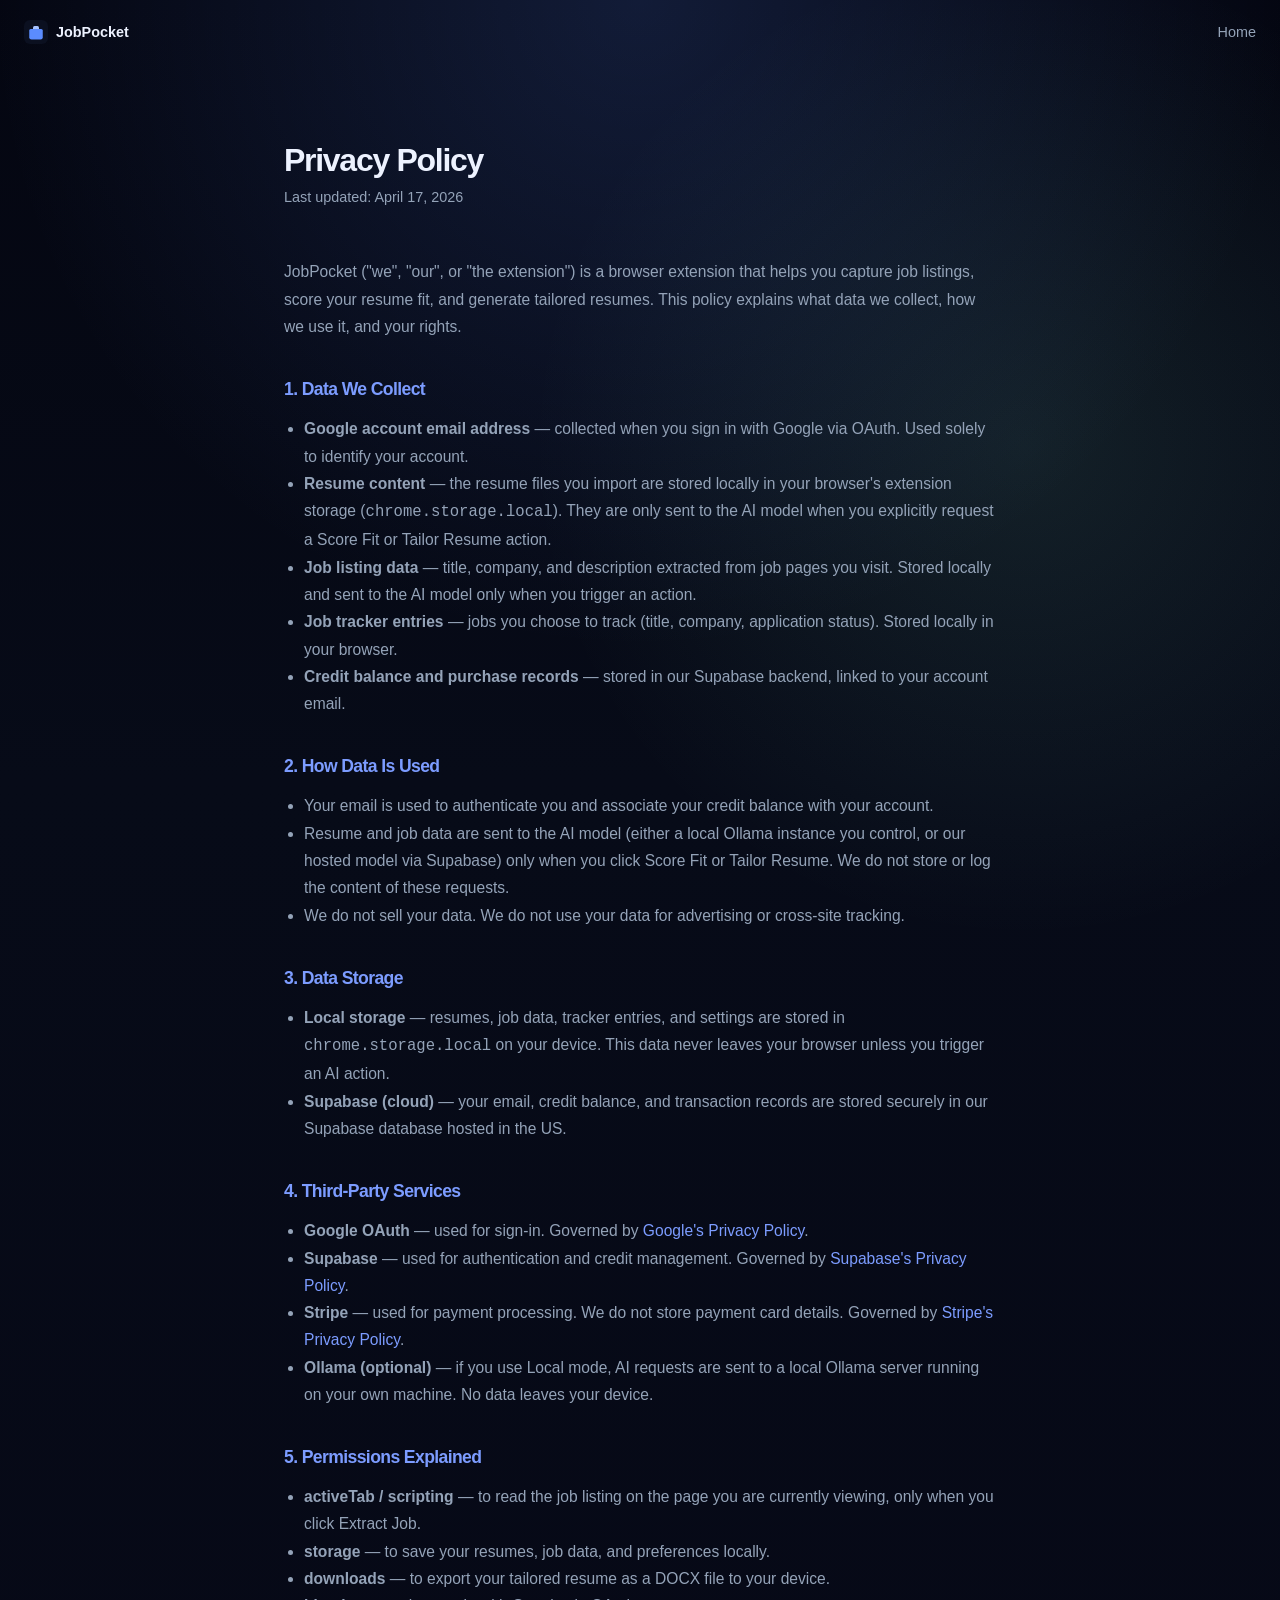
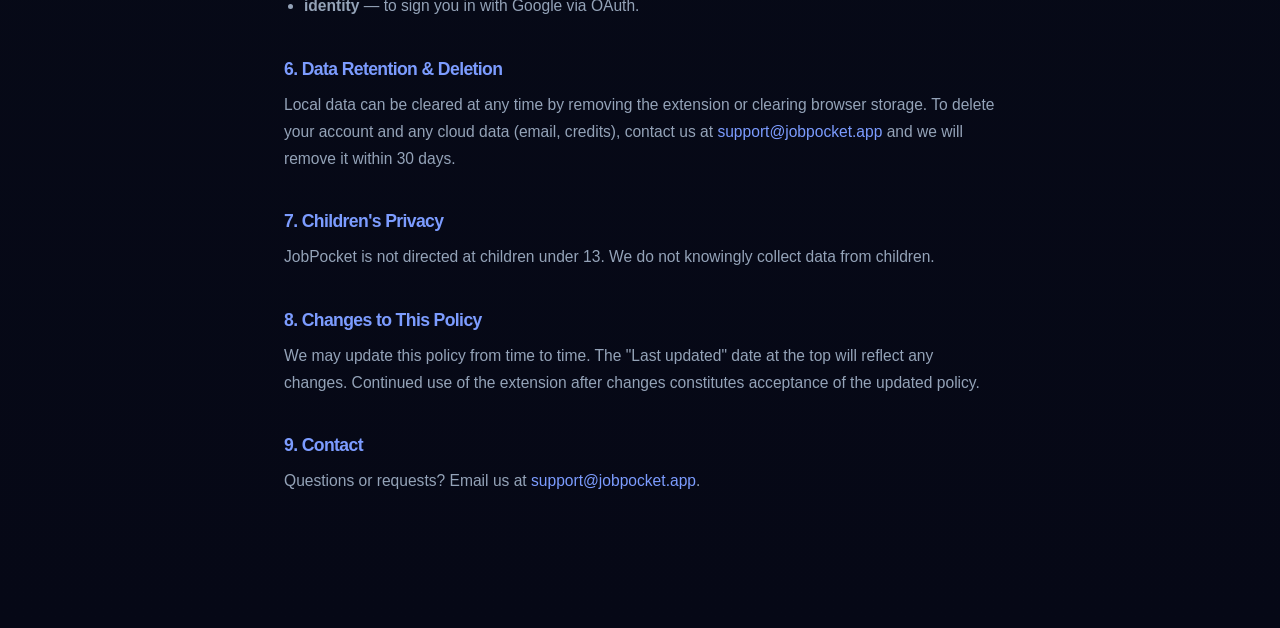
==== privacy.html @ 40408cb1 "Add privacy policy page" ====
<!doctype html>
<html lang="en">
<head>
  <meta charset="UTF-8">
  <meta name="viewport" content="width=device-width, initial-scale=1.0">
  <title>Privacy Policy — JobPocket</title>
  <meta name="description" content="Privacy Policy for the JobPocket browser extension.">
  <meta name="robots" content="index,follow">
  <meta name="theme-color" content="#060816">
  <link rel="canonical" href="https://moooosik.github.io/jobpocket-pages/privacy.html">
  <link rel="icon" href="logo.svg" type="image/svg+xml">
  <link rel="stylesheet" href="style.css">
  <style>
    .privacy-wrap {
      max-width: 760px;
      margin: 0 auto;
      padding: 80px 24px 120px;
    }
    .privacy-wrap h1 {
      font-size: 2rem;
      font-weight: 700;
      margin-bottom: 8px;
      color: var(--text);
    }
    .privacy-wrap .updated {
      color: var(--muted);
      font-size: 0.9rem;
      margin-bottom: 48px;
    }
    .privacy-wrap h2 {
      font-size: 1.1rem;
      font-weight: 600;
      color: var(--primary);
      margin: 40px 0 12px;
    }
    .privacy-wrap p, .privacy-wrap li {
      color: var(--muted);
      line-height: 1.75;
      font-size: 0.975rem;
    }
    .privacy-wrap ul {
      padding-left: 20px;
    }
    .privacy-wrap a {
      color: var(--primary);
      text-decoration: none;
    }
    .privacy-wrap a:hover {
      text-decoration: underline;
    }
    nav {
      padding: 20px 24px;
      display: flex;
      align-items: center;
      gap: 10px;
    }
    nav a {
      color: var(--muted);
      text-decoration: none;
      font-size: 0.9rem;
    }
    nav a:hover { color: var(--text); }
    nav .logo {
      display: flex;
      align-items: center;
      gap: 8px;
      font-weight: 600;
      color: var(--text);
      text-decoration: none;
      margin-right: auto;
    }
    nav .logo img { width: 24px; height: 24px; }
  </style>
</head>
<body>

<nav>
  <a class="logo" href="index.html">
    <img src="logo.svg" alt="JobPocket">
    JobPocket
  </a>
  <a href="index.html">Home</a>
</nav>

<div class="privacy-wrap">
  <h1>Privacy Policy</h1>
  <p class="updated">Last updated: April 17, 2026</p>

  <p>JobPocket ("we", "our", or "the extension") is a browser extension that helps you capture job listings, score your resume fit, and generate tailored resumes. This policy explains what data we collect, how we use it, and your rights.</p>

  <h2>1. Data We Collect</h2>
  <ul>
    <li><strong>Google account email address</strong> — collected when you sign in with Google via OAuth. Used solely to identify your account.</li>
    <li><strong>Resume content</strong> — the resume files you import are stored locally in your browser's extension storage (<code>chrome.storage.local</code>). They are only sent to the AI model when you explicitly request a Score Fit or Tailor Resume action.</li>
    <li><strong>Job listing data</strong> — title, company, and description extracted from job pages you visit. Stored locally and sent to the AI model only when you trigger an action.</li>
    <li><strong>Job tracker entries</strong> — jobs you choose to track (title, company, application status). Stored locally in your browser.</li>
    <li><strong>Credit balance and purchase records</strong> — stored in our Supabase backend, linked to your account email.</li>
  </ul>

  <h2>2. How Data Is Used</h2>
  <ul>
    <li>Your email is used to authenticate you and associate your credit balance with your account.</li>
    <li>Resume and job data are sent to the AI model (either a local Ollama instance you control, or our hosted model via Supabase) only when you click Score Fit or Tailor Resume. We do not store or log the content of these requests.</li>
    <li>We do not sell your data. We do not use your data for advertising or cross-site tracking.</li>
  </ul>

  <h2>3. Data Storage</h2>
  <ul>
    <li><strong>Local storage</strong> — resumes, job data, tracker entries, and settings are stored in <code>chrome.storage.local</code> on your device. This data never leaves your browser unless you trigger an AI action.</li>
    <li><strong>Supabase (cloud)</strong> — your email, credit balance, and transaction records are stored securely in our Supabase database hosted in the US.</li>
  </ul>

  <h2>4. Third-Party Services</h2>
  <ul>
    <li><strong>Google OAuth</strong> — used for sign-in. Governed by <a href="https://policies.google.com/privacy" target="_blank" rel="noopener">Google's Privacy Policy</a>.</li>
    <li><strong>Supabase</strong> — used for authentication and credit management. Governed by <a href="https://supabase.com/privacy" target="_blank" rel="noopener">Supabase's Privacy Policy</a>.</li>
    <li><strong>Stripe</strong> — used for payment processing. We do not store payment card details. Governed by <a href="https://stripe.com/privacy" target="_blank" rel="noopener">Stripe's Privacy Policy</a>.</li>
    <li><strong>Ollama (optional)</strong> — if you use Local mode, AI requests are sent to a local Ollama server running on your own machine. No data leaves your device.</li>
  </ul>

  <h2>5. Permissions Explained</h2>
  <ul>
    <li><strong>activeTab / scripting</strong> — to read the job listing on the page you are currently viewing, only when you click Extract Job.</li>
    <li><strong>storage</strong> — to save your resumes, job data, and preferences locally.</li>
    <li><strong>downloads</strong> — to export your tailored resume as a DOCX file to your device.</li>
    <li><strong>identity</strong> — to sign you in with Google via OAuth.</li>
  </ul>

  <h2>6. Data Retention & Deletion</h2>
  <p>Local data can be cleared at any time by removing the extension or clearing browser storage. To delete your account and any cloud data (email, credits), contact us at <a href="mailto:support@jobpocket.app">support@jobpocket.app</a> and we will remove it within 30 days.</p>

  <h2>7. Children's Privacy</h2>
  <p>JobPocket is not directed at children under 13. We do not knowingly collect data from children.</p>

  <h2>8. Changes to This Policy</h2>
  <p>We may update this policy from time to time. The "Last updated" date at the top will reflect any changes. Continued use of the extension after changes constitutes acceptance of the updated policy.</p>

  <h2>9. Contact</h2>
  <p>Questions or requests? Email us at <a href="mailto:support@jobpocket.app">support@jobpocket.app</a>.</p>
</div>

</body>
</html>
---- style.css ----
:root {
  --bg: #060816;
  --bg-soft: #0d1226;
  --panel: rgba(17, 24, 39, 0.72);
  --panel-solid: #0f172a;
  --text: #edf2ff;
  --muted: #94a3b8;
  --line: rgba(148, 163, 184, 0.16);
  --primary: #7c9cff;
  --primary-strong: #5b8cff;
  --accent: #8ef0d1;
  --shadow: 0 20px 60px rgba(0, 0, 0, 0.35);
  --radius: 22px;
}

* {
  box-sizing: border-box;
}

html {
  scroll-behavior: smooth;
}

body {
  margin: 0;
  font-family: Inter, "Segoe UI", Arial, sans-serif;
  color: var(--text);
  background:
    radial-gradient(circle at top, rgba(91, 140, 255, 0.16), transparent 28%),
    radial-gradient(circle at 80% 20%, rgba(142, 240, 209, 0.10), transparent 24%),
    linear-gradient(180deg, #040611 0%, #070b18 35%, #060816 100%);
  line-height: 1.55;
  overflow-x: hidden;
}

a {
  color: inherit;
  text-decoration: none;
}

.container {
  width: min(1160px, calc(100% - 40px));
  margin: 0 auto;
}

/* ── Background orbs ── */
.bg-orb {
  position: fixed;
  border-radius: 999px;
  filter: blur(90px);
  pointer-events: none;
  opacity: 0.35;
  z-index: -1;
}

.orb-1 {
  width: 320px;
  height: 320px;
  background: rgba(91, 140, 255, 0.22);
  top: 80px;
  left: -60px;
}

.orb-2 {
  width: 280px;
  height: 280px;
  background: rgba(142, 240, 209, 0.18);
  top: 220px;
  right: -40px;
}

/* ── Header ── */
.site-header {
  position: sticky;
  top: 0;
  z-index: 30;
  backdrop-filter: blur(18px);
  background: rgba(4, 6, 17, 0.55);
  border-bottom: 1px solid rgba(148, 163, 184, 0.08);
}

.nav {
  display: flex;
  align-items: center;
  justify-content: space-between;
  min-height: 74px;
  gap: 20px;
}

.brand {
  display: inline-flex;
  align-items: center;
  gap: 12px;
  font-weight: 700;
  letter-spacing: 0.01em;
}

.brand-logo {
  width: 36px;
  height: 36px;
  border-radius: 12px;
  object-fit: cover;
}

.nav-links {
  display: flex;
  gap: 24px;
  color: var(--muted);
}

.nav-links a:hover {
  color: var(--text);
}

/* ── Buttons ── */
.button {
  display: inline-flex;
  justify-content: center;
  align-items: center;
  min-height: 46px;
  padding: 0 20px;
  border-radius: 14px;
  border: 1px solid transparent;
  font-weight: 600;
  font-size: 0.95rem;
  white-space: nowrap;
  transition: transform 180ms ease, box-shadow 180ms ease, opacity 180ms ease;
}

.button:hover {
  transform: translateY(-2px);
}

.button-primary {
  color: white;
  background: linear-gradient(135deg, var(--primary-strong), var(--primary));
  box-shadow: 0 12px 28px rgba(91, 140, 255, 0.30);
}

.button-primary:hover {
  box-shadow: 0 16px 36px rgba(91, 140, 255, 0.42);
}

.button-secondary,
.button-ghost {
  background: rgba(255, 255, 255, 0.03);
  border-color: rgba(148, 163, 184, 0.18);
  color: var(--text);
}

.button-lg {
  min-height: 56px;
  padding: 0 32px;
  font-size: 1.05rem;
  border-radius: 16px;
}

/* ── Eyebrow + headings ── */
.eyebrow {
  display: inline-block;
  margin-bottom: 16px;
  font-size: 0.82rem;
  letter-spacing: 0.08em;
  text-transform: uppercase;
  color: #b7c5f8;
}

h1, h2, h3, p {
  margin-top: 0;
}

h1 {
  font-size: clamp(2.4rem, 5vw, 4rem);
  line-height: 1.04;
  letter-spacing: -0.04em;
  max-width: 14ch;
  margin-bottom: 18px;
}

h2 {
  font-size: clamp(1.9rem, 4vw, 2.9rem);
  line-height: 1.08;
  letter-spacing: -0.035em;
  margin-bottom: 12px;
}

/* ── Hero ── */
.hero {
  padding: 84px 0 56px;
}

.hero-grid {
  display: grid;
  grid-template-columns: 1.05fr 0.95fr;
  gap: 48px;
  align-items: center;
}

.hero-text {
  max-width: 62ch;
  color: var(--muted);
  font-size: 1.05rem;
  margin-bottom: 28px;
}

.hero-actions {
  display: flex;
  gap: 14px;
  flex-wrap: wrap;
  margin-bottom: 24px;
}

.hero-meta {
  display: flex;
  flex-wrap: wrap;
  gap: 10px;
  color: #c7d2fe;
  font-size: 0.88rem;
}

.hero-meta span {
  padding: 7px 12px;
  background: rgba(124, 156, 255, 0.07);
  border: 1px solid rgba(124, 156, 255, 0.14);
  border-radius: 999px;
}

/* ── Mock window ── */
.mock-window {
  position: relative;
  background: rgba(10, 14, 30, 0.72);
  border: 1px solid rgba(148, 163, 184, 0.14);
  border-radius: 28px;
  padding: 16px;
  box-shadow: var(--shadow);
  overflow: hidden;
}

.mock-window::before {
  content: "";
  position: absolute;
  inset: 0;
  background: linear-gradient(180deg, rgba(255, 255, 255, 0.05), transparent 18%);
  pointer-events: none;
}

.mock-topbar {
  display: flex;
  gap: 8px;
  margin-bottom: 14px;
}

.mock-topbar span {
  width: 10px;
  height: 10px;
  border-radius: 50%;
  background: rgba(148, 163, 184, 0.40);
}

.mock-layout {
  display: grid;
  grid-template-columns: 1.15fr 0.85fr;
  gap: 14px;
}

/* Shared card base */
.job-page,
.side-panel,
.proof-card,
.feature-card,
.step,
.price-card,
.cta-box {
  background: rgba(15, 23, 42, 0.78);
  border: 1px solid rgba(148, 163, 184, 0.14);
  border-radius: 20px;
}

.job-page {
  padding: 22px;
}

.job-chip {
  display: inline-block;
  padding: 6px 10px;
  border-radius: 999px;
  background: rgba(142, 240, 209, 0.10);
  color: var(--accent);
  border: 1px solid rgba(142, 240, 209, 0.20);
  font-size: 0.82rem;
  margin-bottom: 14px;
}

.muted {
  color: var(--muted);
}

.job-lines {
  display: grid;
  gap: 12px;
  margin-top: 20px;
}

.job-lines span {
  display: block;
  height: 10px;
  border-radius: 999px;
  background: linear-gradient(90deg, rgba(148, 163, 184, 0.14), rgba(148, 163, 184, 0.06));
}

.job-lines .short {
  width: 60%;
}

.side-panel {
  padding: 16px;
  display: grid;
  gap: 12px;
}

.panel-header {
  display: flex;
  align-items: center;
  justify-content: space-between;
  gap: 8px;
}

.status-dot {
  width: 10px;
  height: 10px;
  border-radius: 50%;
  background: var(--accent);
  box-shadow: 0 0 0 8px rgba(142, 240, 209, 0.08);
}

.panel-card {
  position: relative;
  padding: 14px;
  border-radius: 16px;
  background: rgba(255, 255, 255, 0.03);
  border: 1px solid rgba(148, 163, 184, 0.12);
}

.float-a,
.float-b,
.float-c {
  animation: bob 4.8s ease-in-out infinite;
}

.float-b { animation-delay: 0.4s; }
.float-c { animation-delay: 0.9s; }

@keyframes bob {
  0%, 100% { transform: translateY(0px); }
  50% { transform: translateY(-5px); }
}

.mini-label {
  color: var(--muted);
  font-size: 0.8rem;
  margin-bottom: 8px;
}

.score-row {
  display: flex;
  align-items: center;
  gap: 10px;
}

.score {
  font-size: 2.1rem;
  font-weight: 800;
  letter-spacing: -0.04em;
  line-height: 1;
}

.score-badge {
  display: inline-block;
  padding: 5px 10px;
  border-radius: 999px;
  background: rgba(142, 240, 209, 0.12);
  color: var(--accent);
  border: 1px solid rgba(142, 240, 209, 0.22);
  font-size: 0.8rem;
  font-weight: 600;
}

.analysis-lines {
  display: grid;
  gap: 9px;
}

.analysis-lines span {
  display: block;
  height: 9px;
  border-radius: 999px;
  background: linear-gradient(90deg, rgba(148, 163, 184, 0.18), rgba(148, 163, 184, 0.06));
}

.analysis-lines .short {
  width: 55%;
}

.dl-row {
  display: flex;
  gap: 8px;
}

.dl-chip {
  display: inline-flex;
  align-items: center;
  min-height: 30px;
  padding: 0 10px;
  border-radius: 999px;
  font-size: 0.8rem;
  border: 1px solid rgba(148, 163, 184, 0.18);
  background: rgba(255, 255, 255, 0.03);
}

.dl-chip.accent {
  background: rgba(142, 240, 209, 0.10);
  border-color: rgba(142, 240, 209, 0.22);
  color: var(--accent);
}

/* ── Proof strip ── */
.proof,
.features,
.workflow,
.pricing,
.cta {
  padding: 32px 0 80px;
}

.proof-wrap,
.pricing-wrap {
  display: grid;
  gap: 22px;
}

.proof-label {
  color: var(--muted);
  margin-bottom: 4px;
}

.proof-grid,
.feature-grid,
.steps {
  display: grid;
  gap: 18px;
}

.proof-grid {
  grid-template-columns: repeat(3, 1fr);
}

.feature-grid {
  grid-template-columns: repeat(3, 1fr);
}

.steps {
  grid-template-columns: repeat(3, 1fr);
}

.section-head {
  max-width: 760px;
  margin-bottom: 28px;
}

.section-head p,
.feature-card p,
.step p,
.price-card p,
.proof-card p,
.cta-box p {
  color: var(--muted);
}

.proof-card,
.feature-card,
.step,
.price-card {
  padding: 22px;
}

.feature-icon {
  font-size: 1.5rem;
  margin-bottom: 12px;
}

.step-num {
  display: block;
  font-size: 0.8rem;
  font-weight: 700;
  letter-spacing: 0.1em;
  color: var(--primary);
  margin-bottom: 12px;
}

/* ── Pricing ── */
.pricing-grid {
  display: grid;
  grid-template-columns: repeat(2, 1fr);
  gap: 18px;
}

.featured {
  position: relative;
  border-color: rgba(124, 156, 255, 0.34);
  box-shadow: 0 16px 40px rgba(91, 140, 255, 0.12);
}

.featured-badge {
  position: absolute;
  top: 14px;
  right: 14px;
  font-size: 0.74rem;
  padding: 5px 10px;
  border-radius: 999px;
  background: rgba(142, 240, 209, 0.12);
  color: var(--accent);
  border: 1px solid rgba(142, 240, 209, 0.22);
  font-weight: 600;
}

.price {
  font-size: 2.4rem;
  font-weight: 800;
  letter-spacing: -0.04em;
  margin-bottom: 6px;
}

.price-once {
  font-size: 1rem;
  font-weight: 400;
  color: var(--muted);
  letter-spacing: 0;
}

.price-copy {
  margin-bottom: 12px;
}

/* Credit options grid */
.credit-options {
  display: grid;
  grid-template-columns: repeat(3, 1fr);
  gap: 10px;
  margin: 16px 0;
}

.credit-option {
  display: flex;
  flex-direction: column;
  align-items: center;
  gap: 4px;
  padding: 12px 8px;
  border-radius: 14px;
  border: 1px solid rgba(148, 163, 184, 0.14);
  background: rgba(255, 255, 255, 0.03);
  text-align: center;
}

.credit-option.highlighted {
  border-color: rgba(124, 156, 255, 0.30);
  background: rgba(124, 156, 255, 0.06);
}

.credit-price {
  font-size: 1.25rem;
  font-weight: 800;
  letter-spacing: -0.03em;
}

.credit-amount {
  font-size: 0.78rem;
  color: var(--muted);
}

.price-card ul {
  margin: 16px 0 0;
  padding-left: 18px;
  color: #d5dcef;
}

.price-card ul li {
  margin-bottom: 8px;
  font-size: 0.95rem;
}

/* ── CTA ── */
.cta-box {
  padding: 48px 40px;
}

.cta-center {
  display: flex;
  flex-direction: column;
  align-items: center;
  text-align: center;
  max-width: 640px;
  margin: 0 auto;
}

.cta-center h2 {
  margin-bottom: 12px;
}

.cta-center p {
  margin-bottom: 28px;
  max-width: 48ch;
}

/* ── Footer ── */
.site-footer {
  padding: 24px 0 40px;
  border-top: 1px solid rgba(148, 163, 184, 0.08);
}

.footer-wrap {
  display: flex;
  justify-content: space-between;
  gap: 16px;
  color: var(--muted);
  font-size: 0.92rem;
}

/* ── Reveal animations ── */
.reveal {
  opacity: 1;
  transform: translateY(0);
  transition: opacity 700ms ease, transform 700ms ease;
}

.js-enabled .reveal {
  opacity: 0;
  transform: translateY(14px);
}

.js-enabled .reveal.visible {
  opacity: 1;
  transform: translateY(0);
}

/* ── Responsive ── */
@media (max-width: 1050px) {
  .hero-grid,
  .mock-layout,
  .proof-grid,
  .feature-grid,
  .steps,
  .pricing-grid {
    grid-template-columns: 1fr;
  }
}

@media (max-width: 760px) {
  .nav-links {
    display: none;
  }

  .hero {
    padding-top: 56px;
  }

  h1 {
    max-width: none;
  }

  .feature-grid {
    grid-template-columns: 1fr 1fr;
  }

  .cta-box {
    padding: 32px 20px;
  }

  .footer-wrap {
    flex-direction: column;
  }
}

@media (max-width: 480px) {
  .feature-grid {
    grid-template-columns: 1fr;
  }
}
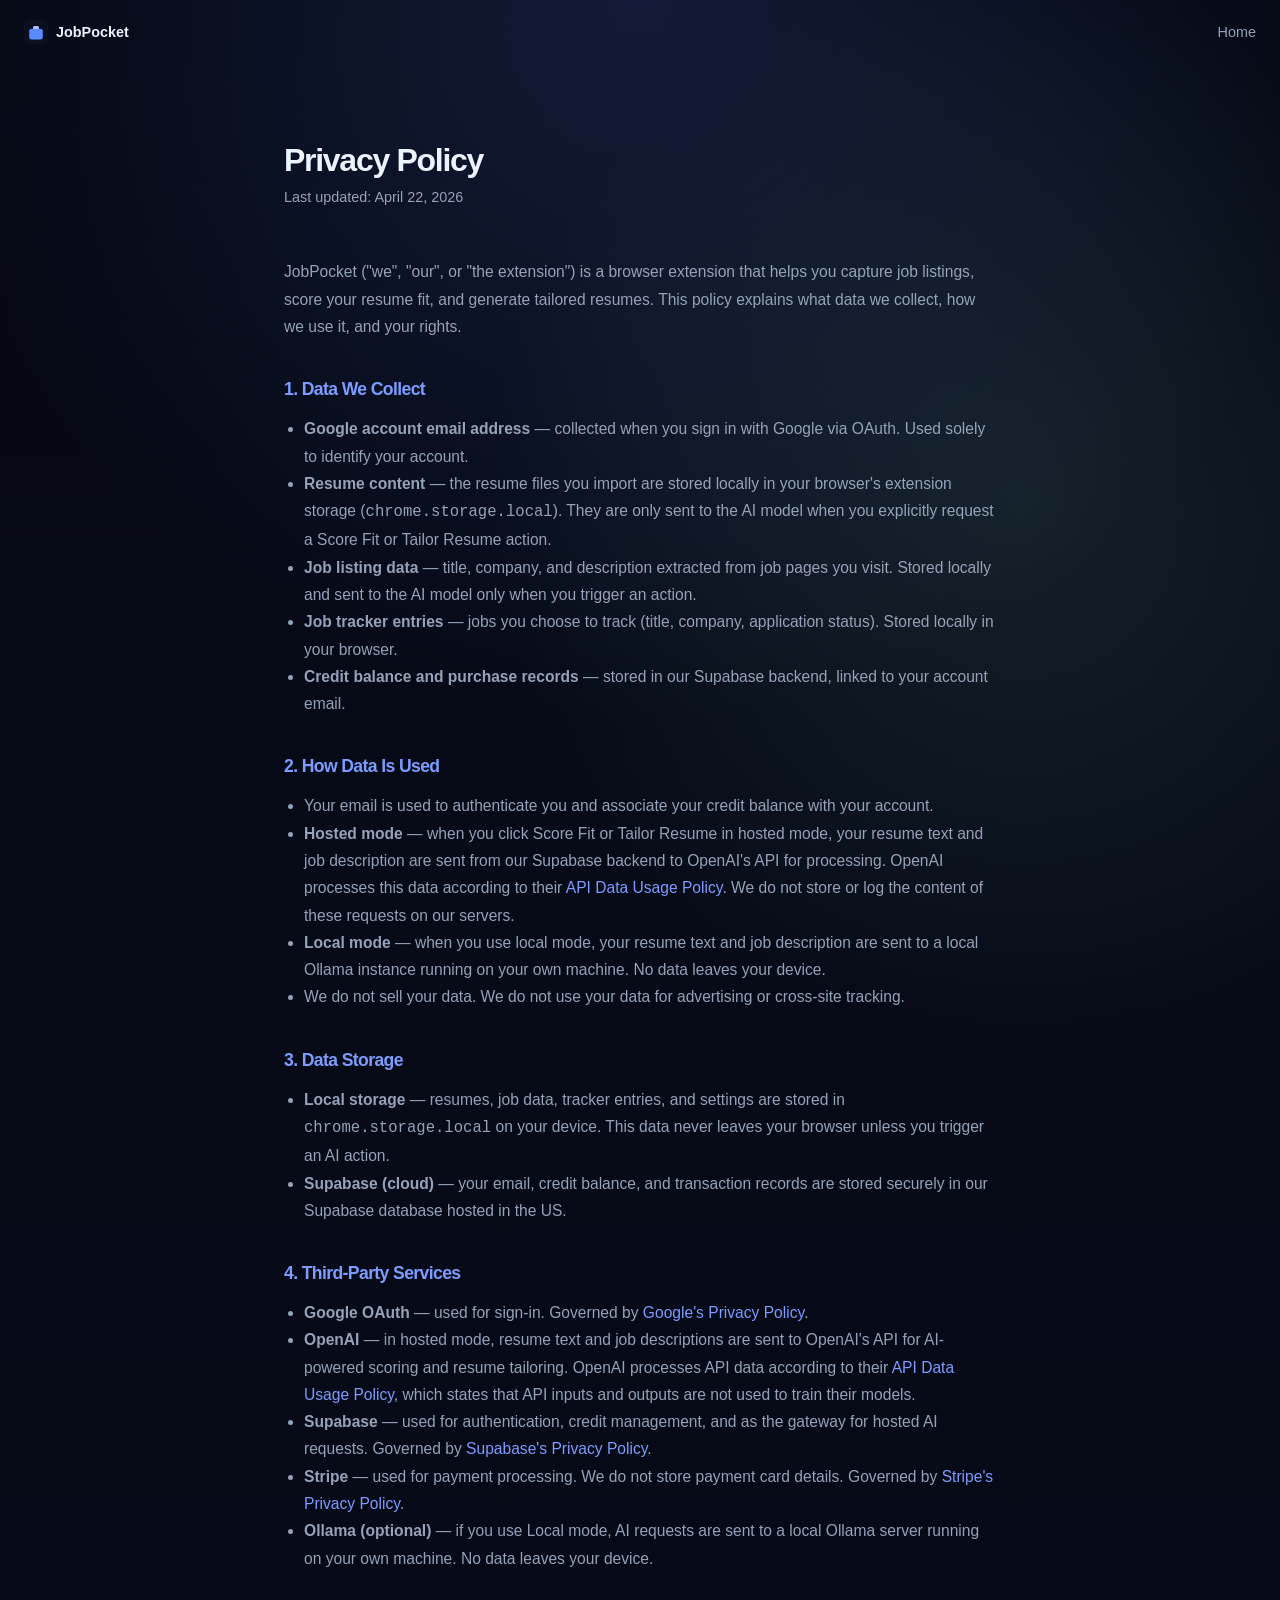
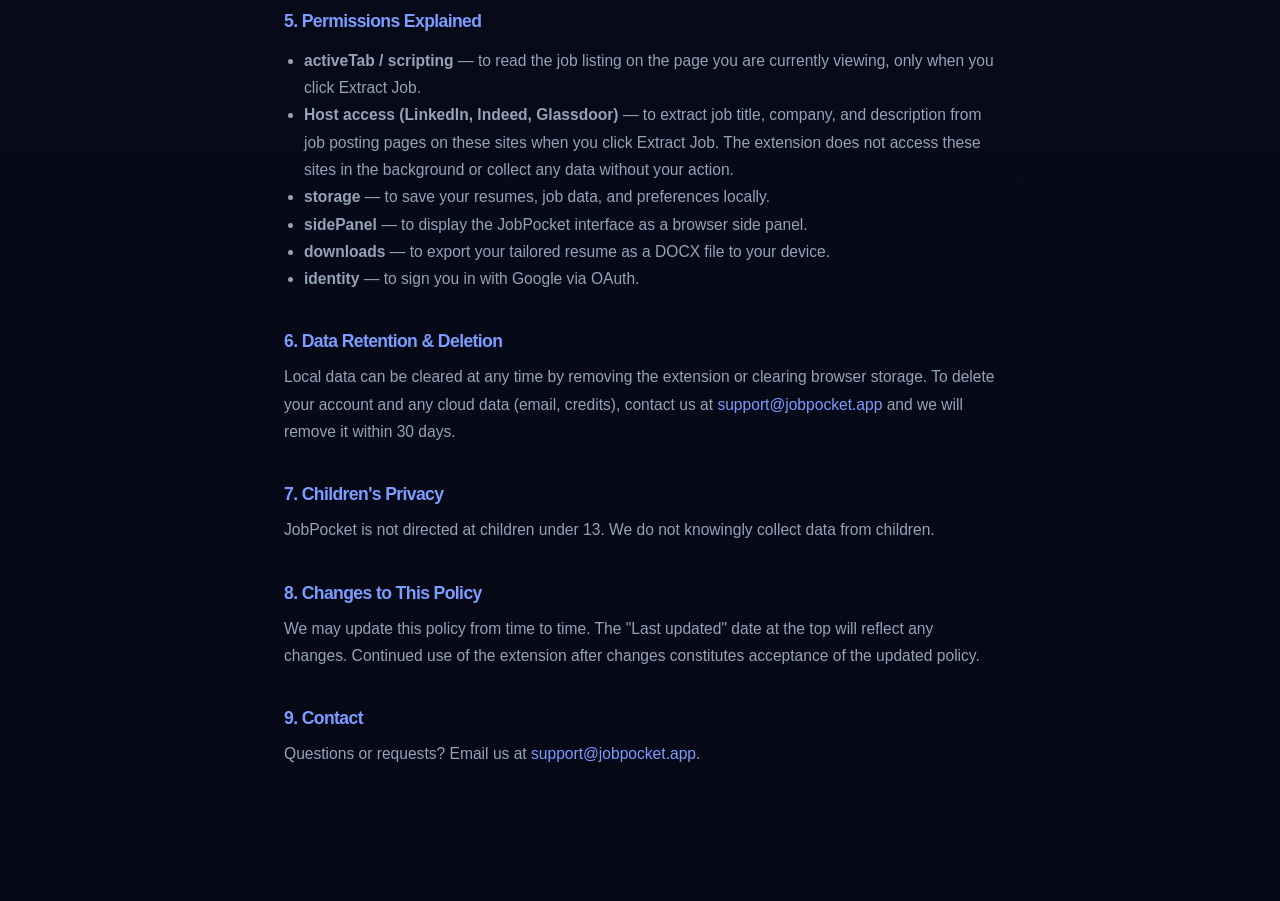
==== commit 4020a2de: "Update privacy policy to disclose OpenAI, host permissions, and sidePanel Chrome Web Store rejected " ====
--- a/privacy.html
+++ b/privacy.html
@@ -84,7 +84,7 @@
 
 <div class="privacy-wrap">
   <h1>Privacy Policy</h1>
-  <p class="updated">Last updated: April 17, 2026</p>
+  <p class="updated">Last updated: April 22, 2026</p>
 
   <p>JobPocket ("we", "our", or "the extension") is a browser extension that helps you capture job listings, score your resume fit, and generate tailored resumes. This policy explains what data we collect, how we use it, and your rights.</p>
 
@@ -100,7 +100,8 @@
   <h2>2. How Data Is Used</h2>
   <ul>
     <li>Your email is used to authenticate you and associate your credit balance with your account.</li>
-    <li>Resume and job data are sent to the AI model (either a local Ollama instance you control, or our hosted model via Supabase) only when you click Score Fit or Tailor Resume. We do not store or log the content of these requests.</li>
+    <li><strong>Hosted mode</strong> — when you click Score Fit or Tailor Resume in hosted mode, your resume text and job description are sent from our Supabase backend to OpenAI's API for processing. OpenAI processes this data according to their <a href="https://openai.com/policies/api-data-usage-policies" target="_blank" rel="noopener">API Data Usage Policy</a>. We do not store or log the content of these requests on our servers.</li>
+    <li><strong>Local mode</strong> — when you use local mode, your resume text and job description are sent to a local Ollama instance running on your own machine. No data leaves your device.</li>
     <li>We do not sell your data. We do not use your data for advertising or cross-site tracking.</li>
   </ul>
 
@@ -113,7 +114,8 @@
   <h2>4. Third-Party Services</h2>
   <ul>
     <li><strong>Google OAuth</strong> — used for sign-in. Governed by <a href="https://policies.google.com/privacy" target="_blank" rel="noopener">Google's Privacy Policy</a>.</li>
-    <li><strong>Supabase</strong> — used for authentication and credit management. Governed by <a href="https://supabase.com/privacy" target="_blank" rel="noopener">Supabase's Privacy Policy</a>.</li>
+    <li><strong>OpenAI</strong> — in hosted mode, resume text and job descriptions are sent to OpenAI's API for AI-powered scoring and resume tailoring. OpenAI processes API data according to their <a href="https://openai.com/policies/api-data-usage-policies" target="_blank" rel="noopener">API Data Usage Policy</a>, which states that API inputs and outputs are not used to train their models.</li>
+    <li><strong>Supabase</strong> — used for authentication, credit management, and as the gateway for hosted AI requests. Governed by <a href="https://supabase.com/privacy" target="_blank" rel="noopener">Supabase's Privacy Policy</a>.</li>
     <li><strong>Stripe</strong> — used for payment processing. We do not store payment card details. Governed by <a href="https://stripe.com/privacy" target="_blank" rel="noopener">Stripe's Privacy Policy</a>.</li>
     <li><strong>Ollama (optional)</strong> — if you use Local mode, AI requests are sent to a local Ollama server running on your own machine. No data leaves your device.</li>
   </ul>
@@ -121,7 +123,9 @@
   <h2>5. Permissions Explained</h2>
   <ul>
     <li><strong>activeTab / scripting</strong> — to read the job listing on the page you are currently viewing, only when you click Extract Job.</li>
+    <li><strong>Host access (LinkedIn, Indeed, Glassdoor)</strong> — to extract job title, company, and description from job posting pages on these sites when you click Extract Job. The extension does not access these sites in the background or collect any data without your action.</li>
     <li><strong>storage</strong> — to save your resumes, job data, and preferences locally.</li>
+    <li><strong>sidePanel</strong> — to display the JobPocket interface as a browser side panel.</li>
     <li><strong>downloads</strong> — to export your tailored resume as a DOCX file to your device.</li>
     <li><strong>identity</strong> — to sign you in with Google via OAuth.</li>
   </ul>
--- a/style.css
+++ b/style.css
@@ -225,6 +225,96 @@
   border-radius: 999px;
 }
 
+/* ── Hero note ── */
+.hero-note {
+  font-size: 0.82rem;
+  color: var(--muted);
+  margin-bottom: 20px;
+}
+
+/* ── Product screenshot ── */
+.product-screenshot-wrap {
+  position: relative;
+  border-radius: 16px;
+  overflow: hidden;
+  box-shadow: 0 32px 80px rgba(0,0,0,0.5), 0 0 0 1px rgba(148,163,184,0.12);
+  /* Constrain height so portrait image doesn't dominate */
+  max-height: 640px;
+  display: flex;
+  align-items: flex-start;
+  justify-content: center;
+}
+
+.product-screenshot-wrap::before {
+  content: "";
+  position: absolute;
+  inset: -1px;
+  border-radius: 17px;
+  background: linear-gradient(135deg, rgba(124,156,255,0.25), rgba(142,240,209,0.1));
+  pointer-events: none;
+  z-index: 1;
+}
+
+.product-screenshot {
+  display: block;
+  width: auto;
+  height: 100%;
+  max-height: 640px;
+  border-radius: 16px;
+  object-fit: cover;
+  object-position: top;
+}
+
+/* ── Waitlist form ── */
+.waitlist-form {
+  display: flex;
+  gap: 10px;
+  justify-content: center;
+  flex-wrap: wrap;
+  margin-top: 24px;
+}
+
+.waitlist-input {
+  padding: 12px 18px;
+  border-radius: 10px;
+  border: 1px solid rgba(148,163,184,0.2);
+  background: rgba(255,255,255,0.06);
+  color: var(--text);
+  font-size: 0.95rem;
+  width: 280px;
+  outline: none;
+  transition: border-color 0.2s;
+}
+
+.waitlist-input:focus {
+  border-color: var(--primary);
+}
+
+.waitlist-input::placeholder {
+  color: var(--muted);
+}
+
+.waitlist-note {
+  margin-top: 12px;
+  font-size: 0.8rem;
+  color: var(--muted);
+}
+
+/* ── Download buttons ── */
+.download-buttons {
+  display: flex;
+  gap: 14px;
+  flex-wrap: wrap;
+  justify-content: center;
+  margin-top: 24px;
+}
+
+.download-note {
+  margin-top: 16px;
+  font-size: 0.82rem;
+  color: var(--muted);
+}
+
 /* ── Mock window ── */
 .mock-window {
   position: relative;
@@ -577,6 +667,14 @@
   color: var(--muted);
 }
 
+.credit-label {
+  font-size: 0.68rem;
+  font-weight: 700;
+  text-transform: uppercase;
+  letter-spacing: 0.06em;
+  color: var(--accent);
+}
+
 .price-card ul {
   margin: 16px 0 0;
   padding-left: 18px;
@@ -611,6 +709,110 @@
   max-width: 48ch;
 }
 
+/* ── Social proof ── */
+.social-proof {
+  padding: 0 0 48px;
+}
+
+.proof-stats {
+  display: grid;
+  grid-template-columns: repeat(3, 1fr);
+  gap: 18px;
+  text-align: center;
+}
+
+.proof-stat {
+  padding: 28px 16px;
+  background: rgba(15, 23, 42, 0.78);
+  border: 1px solid rgba(148, 163, 184, 0.14);
+  border-radius: 20px;
+}
+
+.proof-stat strong {
+  display: block;
+  font-size: 2rem;
+  font-weight: 800;
+  letter-spacing: -0.04em;
+  color: var(--primary);
+  margin-bottom: 6px;
+}
+
+.proof-stat span {
+  color: var(--muted);
+  font-size: 0.92rem;
+}
+
+.testimonials {
+  display: grid;
+  grid-template-columns: repeat(2, 1fr);
+  gap: 18px;
+  margin-top: 24px;
+}
+
+.testimonial {
+  margin: 0;
+  padding: 22px;
+  background: rgba(15, 23, 42, 0.78);
+  border: 1px solid rgba(148, 163, 184, 0.14);
+  border-radius: 20px;
+}
+
+.testimonial p {
+  color: var(--text);
+  font-size: 1rem;
+  font-style: italic;
+  margin-bottom: 12px;
+}
+
+.testimonial cite {
+  font-style: normal;
+  font-size: 0.85rem;
+  color: var(--muted);
+}
+
+/* ── Mid-page CTA ── */
+.mid-cta {
+  padding: 16px 0 64px;
+}
+
+.mid-cta-box {
+  text-align: center;
+  padding: 48px 40px;
+  background: rgba(15, 23, 42, 0.78);
+  border: 1px solid rgba(124, 156, 255, 0.18);
+  border-radius: 20px;
+  box-shadow: 0 16px 40px rgba(91, 140, 255, 0.08);
+}
+
+.mid-cta-box h2 {
+  margin-bottom: 12px;
+}
+
+.mid-cta-box p {
+  color: var(--muted);
+  max-width: 48ch;
+  margin: 0 auto 24px;
+}
+
+.mid-cta-box .download-buttons {
+  justify-content: center;
+  margin-top: 0;
+}
+
+/* ── Pricing CTA + privacy ── */
+.pricing-cta {
+  display: flex;
+  width: 100%;
+  margin-top: 18px;
+}
+
+.privacy-note {
+  font-size: 0.78rem;
+  color: var(--muted);
+  margin-top: 12px;
+  margin-bottom: 0;
+}
+
 /* ── Footer ── */
 .site-footer {
   padding: 24px 0 40px;
@@ -620,9 +822,24 @@
 .footer-wrap {
   display: flex;
   justify-content: space-between;
+  align-items: center;
   gap: 16px;
   color: var(--muted);
   font-size: 0.92rem;
+}
+
+.footer-links {
+  display: flex;
+  gap: 20px;
+}
+
+.footer-links a {
+  color: var(--muted);
+  transition: color 180ms ease;
+}
+
+.footer-links a:hover {
+  color: var(--text);
 }
 
 /* ── Reveal animations ── */
@@ -649,8 +866,13 @@
   .proof-grid,
   .feature-grid,
   .steps,
-  .pricing-grid {
+  .pricing-grid,
+  .testimonials {
     grid-template-columns: 1fr;
+  }
+
+  .proof-stats {
+    grid-template-columns: repeat(3, 1fr);
   }
 }
 
@@ -671,12 +893,23 @@
     grid-template-columns: 1fr 1fr;
   }
 
-  .cta-box {
+  .cta-box,
+  .mid-cta-box {
     padding: 32px 20px;
+  }
+
+  .proof-stats {
+    grid-template-columns: 1fr;
   }
 
   .footer-wrap {
     flex-direction: column;
+    text-align: center;
+  }
+
+  .footer-links {
+    flex-wrap: wrap;
+    justify-content: center;
   }
 }
 
